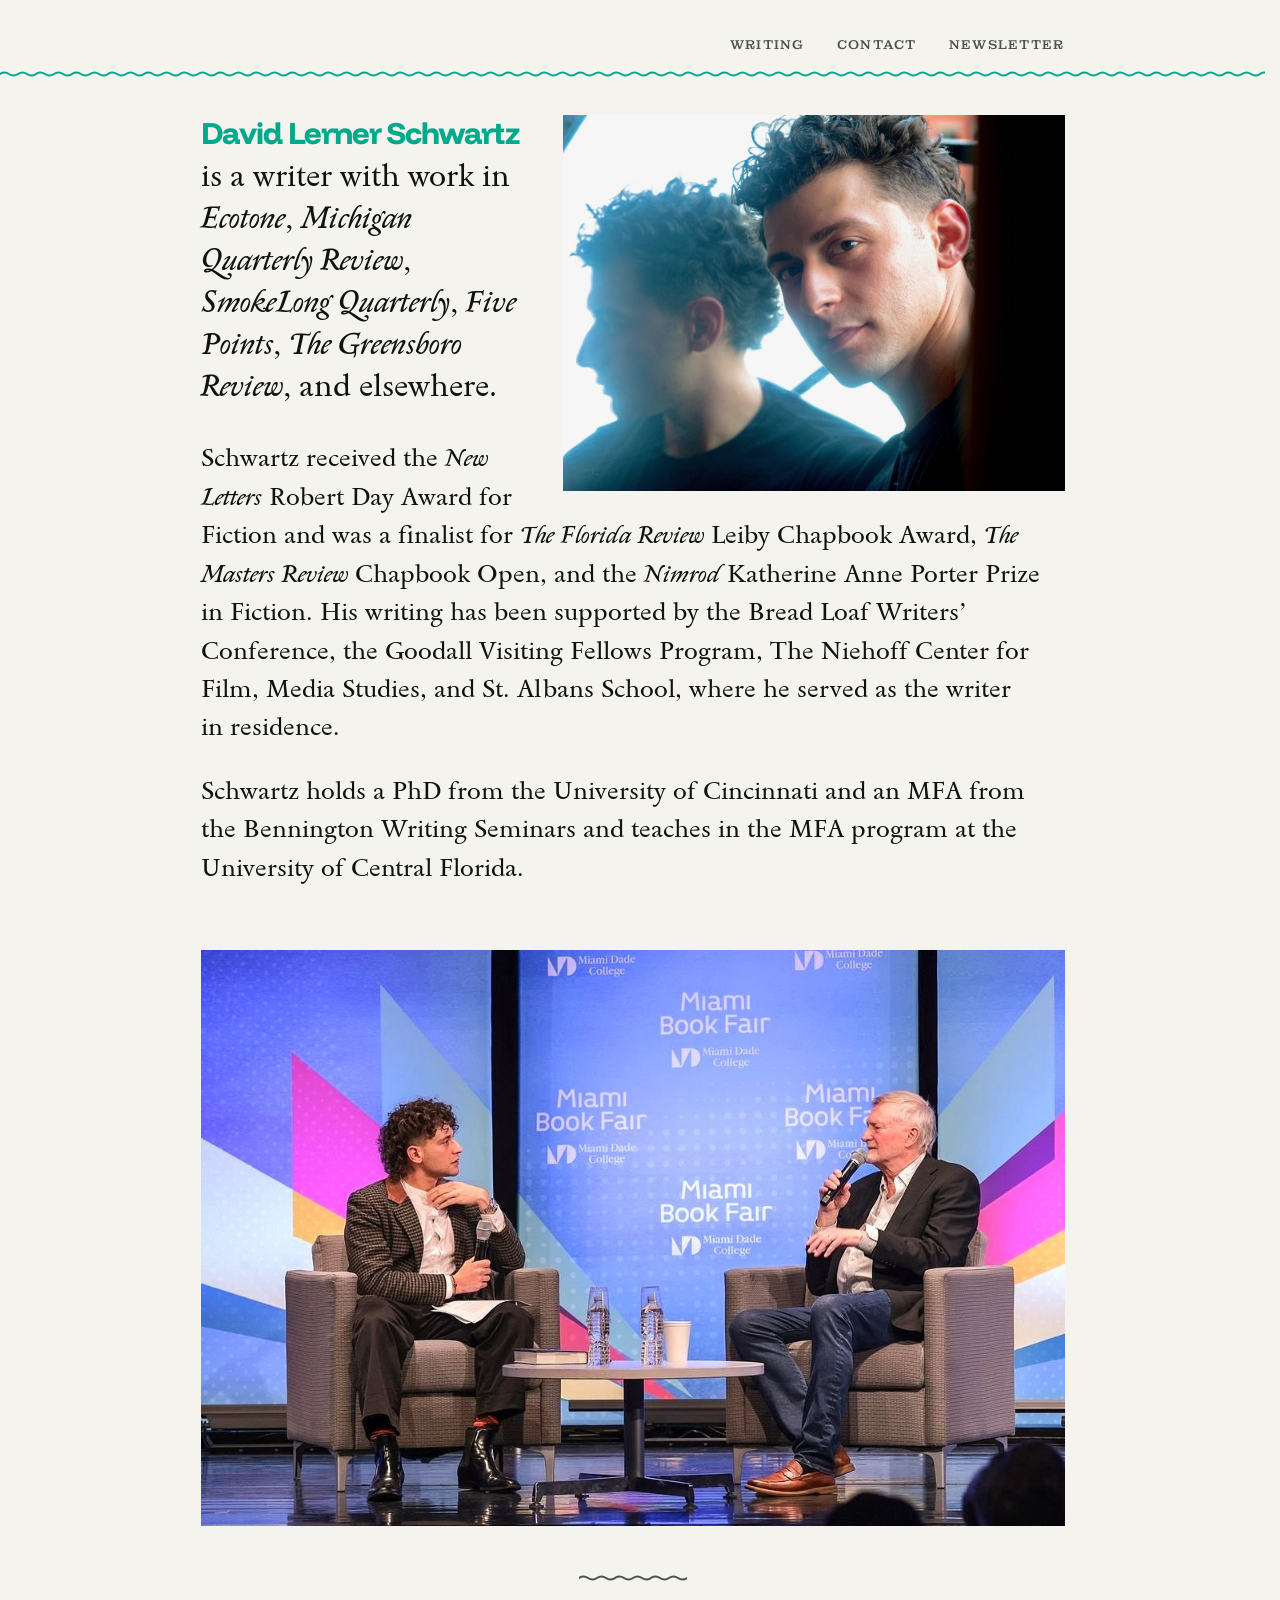
==== index.html @ 19e59e38 "Some little changes" ====
<!doctype html>
<html lang="en">
<head>
<meta charset="utf-8">
<meta name="viewport" content="width=device-width, initial-scale=1">
<title>David Lerner Schwartz</title>
<meta name="description" content="David Lerner Schwartz is a writer with work in Ecotone, Michigan Quarterly Review, SmokeLong Quarterly, Five Points, The Greensboro Review, and elsewhere. He teaches in the MFA program at the University of Central Florida.">
<link rel="canonical" href="https://www.davidlernerschwartz.com/">

<meta property="og:type" content="website">
<meta property="og:title" content="David Lerner Schwartz">
<meta property="og:description" content="Writer. Work in Ecotone, Michigan Quarterly Review, Five Points, The Greensboro Review, and elsewhere.">
<meta property="og:image" content="https://www.davidlernerschwartz.com/images/DSC_7343.jpeg">
<meta name="twitter:card" content="summary_large_image">

<link rel="icon" href="favicon.svg" type="image/svg+xml">
<link rel="preconnect" href="https://fonts.googleapis.com">
<link rel="preconnect" href="https://fonts.gstatic.com" crossorigin>
<link href="https://fonts.googleapis.com/css2?family=Funnel+Display:wght@300..800&family=IBM+Plex+Mono:ital,wght@0,400;0,500;0,600;0,700;1,400&family=Montagu+Slab:opsz,wght@16..144,300..700&family=Sedan:ital@0;1&display=swap" rel="stylesheet">
<link rel="stylesheet" href="style.css">
</head>
<body>

<header class="masthead">
  <div class="wrap masthead__inner masthead__inner--ghost">
    <nav class="nav" aria-label="Primary">
      <a href="writing.html">Writing</a>
      <a href="contact.html">Contact</a>
      <a href="https://schwartzstories.substack.com/" target="_blank" rel="noopener">Newsletter</a>
    </nav>
  </div>
</header>

<main class="wrap">

  <div class="bio">
    <figure class="bio__portrait">
      <img src="images/DSC_7343.jpeg" alt="Portrait of David Lerner Schwartz, lit from a window, with his reflection beside him." width="2500" height="1740">
    </figure>

    <p class="bio__lede"><span class="logotype">David Lerner Schwartz</span> is a writer with work in <em>Ecotone</em>, <em>Michigan Quarterly Review</em>, <em>SmokeLong Quarterly</em>, <em>Five Points</em>, <em>The Greensboro Review</em>, and elsewhere.</p>

    <p>Schwartz received the <em>New Letters</em> Robert Day Award for Fiction and was a finalist for <em>The Florida Review</em> Leiby Chapbook Award, <em>The Masters Review</em> Chapbook Open, and the <em>Nimrod</em> Katherine Anne Porter Prize in Fiction. His writing has been supported by the Bread Loaf Writers&rsquo; Conference, the Goodall Visiting Fellows Program, The Niehoff Center for Film, Media Studies, and St. Albans School, where he served as the writer in residence.</p>

    <p>Schwartz holds a PhD from the University of Cincinnati and an MFA from the Bennington Writing Seminars and teaches in the MFA program at the University of Central Florida.</p>
  </div>

  <figure class="stage">
    <img src="images/IMG_1936.jpg" alt="David Lerner Schwartz on stage at the Miami Book Fair." width="1080" height="720" loading="lazy">
  </figure>


</main>

<a class="end" href="writing.html" aria-label="Go to the writing page"></a>

</body>
</html>
---- style.css ----
/* ==========================================================================
   David Lerner Schwartz
   Funnel Display (logotype) · Montagu Slab (nav, subheadings)
   Sedan (body) · IBM Plex Mono (venues, section index)
   ========================================================================== */

:root {
  --paper:   #F4F3ED;   /* bone with a green cast, not cream */
  --raise:   #EDEBE2;
  --card:    #FFFFFF;
  --ink:     #0F1310;   /* near-black, green bias */
  --soft:    #4B5049;
  --faint:   #8B8F86;
  --rule:    #DCDACE;
  --teal:    #00A88C;   /* the stroke */
  --pop:     #FF5C39;   /* persimmon: hover and current-page */
  --mark:    rgba(255, 214, 92, .45);   /* soft yellow: text selection */

  /* the teal stroke: a drawn wave, not a ruled line */
  --wave: url("data:image/svg+xml,%3Csvg xmlns='http://www.w3.org/2000/svg' width='36' height='8' viewBox='0 0 36 8'%3E%3Cpath d='M0 4 q 4.5 -3 9 0 t 9 0 t 9 0 t 9 0' fill='none' stroke='%2300A88C' stroke-width='2.1' stroke-linecap='round'/%3E%3C/svg%3E");

  --wave-soft: url("data:image/svg+xml,%3Csvg xmlns='http://www.w3.org/2000/svg' width='36' height='8' viewBox='0 0 36 8'%3E%3Cpath d='M0 4 q 4.5 -3 9 0 t 9 0 t 9 0 t 9 0' fill='none' stroke='%234B5049' stroke-width='2.1' stroke-linecap='round'/%3E%3C/svg%3E");

  --serif:  "Sedan", Georgia, serif;                  /* body */
  --disp:   "Montagu Slab", Georgia, serif;           /* nav, subheadings */
  --logo:   "Funnel Display", ui-sans-serif, sans-serif;
  --mono:   "IBM Plex Mono", ui-monospace, Menlo, monospace;

  --logo-size: 1.56rem;
  --logo-lh: 1.1;

  --gutter: clamp(1.25rem, 5vw, 4rem);
  --col: 62rem;
}

@media (prefers-color-scheme: dark) {
  :root {
    --paper: #0F1210;
    --raise: #171B18;
    --card:  #1A1E1B;
    --ink:   #EFEEE5;
    --soft:  #B2B5AC;
    --faint: #7C8078;
    --rule:  #2C312D;
    --teal:  #2FE0BE;
    --pop:   #FF7A55;
    --mark:  rgba(255, 214, 92, .3);
    --wave: url("data:image/svg+xml,%3Csvg xmlns='http://www.w3.org/2000/svg' width='36' height='8' viewBox='0 0 36 8'%3E%3Cpath d='M0 4 q 4.5 -3 9 0 t 9 0 t 9 0 t 9 0' fill='none' stroke='%232FE0BE' stroke-width='2.1' stroke-linecap='round'/%3E%3C/svg%3E");
    --wave-soft: url("data:image/svg+xml,%3Csvg xmlns='http://www.w3.org/2000/svg' width='36' height='8' viewBox='0 0 36 8'%3E%3Cpath d='M0 4 q 4.5 -3 9 0 t 9 0 t 9 0 t 9 0' fill='none' stroke='%23B2B5AC' stroke-width='2.1' stroke-linecap='round'/%3E%3C/svg%3E");
  }
}

*, *::before, *::after { box-sizing: border-box; }

html {
  /* reserve the scrollbar on every page, or short pages sit 15px wider than
     long ones and the layout jumps between them. scrollbar-gutter covers
     modern browsers; overflow-y catches the rest and classic scrollbars. */
  scrollbar-gutter: stable;
  overflow-y: scroll;
  -webkit-text-size-adjust: 100%;
  scroll-behavior: smooth;
  scroll-padding-top: 6rem;
}

body {
  margin: 0;
  background: var(--paper);
  color: var(--ink);
  font-family: var(--serif);
  font-optical-sizing: auto;
  font-size: clamp(1.24rem, 1.12rem + .55vw, 1.56rem);
  line-height: 1.54;
  font-kerning: normal;
  font-variant-ligatures: common-ligatures contextual
                          no-discretionary-ligatures no-historical-ligatures;
  -webkit-font-smoothing: antialiased;
}

img { max-width: 100%; display: block; }
em, i { font-style: italic; }
::selection { background: var(--mark); }
:focus-visible { outline: 2px solid var(--pop); outline-offset: 3px; }

.wrap {
  max-width: var(--col);
  margin: 0 auto;
  padding-inline: var(--gutter);
}

/* the stroke, reusable */
.stroke {
  background-image: var(--wave);
  background-repeat: repeat-x;
  background-position: 0 100%;
  background-size: 36px 8px;
}

/* --------------------------------------------------------- masthead ----- */

.masthead {
  background: var(--paper);
  background-image: var(--wave);
  background-repeat: repeat-x;
  background-position: 0 100%;
  background-size: 36px 8px;
}

/* the home page wears its name in the first sentence instead of up here,
   so hold the logotype's line and the bar matches every other page */
.masthead__inner--ghost::before {
  content: "\00a0";          /* a space in the logotype's own metrics, so it
                                 sits on the same baseline the real one would */
  font-family: var(--logo);
  font-weight: 800;
  font-size: var(--logo-size);
  line-height: var(--logo-lh);
  width: 0;
  overflow: hidden;
}

.masthead__inner {
  display: flex;
  align-items: baseline;
  justify-content: space-between;
  gap: 1.5rem;
  padding-block: 1.6rem 1.5rem;
}

.monogram {
  font-family: var(--logo);
  font-weight: 800;
  font-size: var(--logo-size);
  line-height: var(--logo-lh);
  letter-spacing: -.035em;
  color: var(--teal);
  text-decoration: none;
  white-space: nowrap;
}



.nav {
  display: flex;
  align-items: baseline;
  margin-left: auto;
  gap: clamp(1rem, 3vw, 2rem);
  font-family: var(--disp);
  font-size: .8rem;
  font-weight: 500;
  letter-spacing: .1em;
  text-transform: uppercase;
}

.nav a { color: var(--soft); text-decoration: none; transition: color .2s; }
.nav a:hover { color: var(--teal); font-weight: 620; }

.nav a[aria-current="page"] { color: var(--pop); font-weight: 620; }


/* --------------------------------------------------------- links -------- */

a { color: inherit; }

.lnk {
  color: inherit;
  text-decoration: underline;
  text-decoration-color: var(--rule);
  text-decoration-thickness: 1px;
  text-underline-offset: .18em;
  transition: text-decoration-color .2s, color .2s;
}

.lnk:visited { color: var(--soft); }

.lnk:hover,
.lnk:focus-visible { color: var(--pop); }

/* --------------------------------------------------------- about -------- */

.bio { padding-block: clamp(1.4rem, 3vw, 2.1rem) clamp(2.5rem, 6vw, 4rem); }
.bio p { margin: 0 0 1em; text-wrap: pretty; }
.bio p:last-child { margin-bottom: 0; }
.bio::after { content: ""; display: block; clear: both; }

.logotype {
  font-family: var(--logo);
  font-weight: 800;
  letter-spacing: -.035em;
  color: var(--teal);
}

.bio__lede {
  font-size: 1.24em;
  line-height: 1.36;
}

/* portrait, with the teal stroke offset behind it */
.bio__portrait {
  float: right;
  width: 58%;
  margin: .2rem 0 1.5rem 2.5rem;
}

.bio__portrait img {
  width: 100%;
  height: auto;   /* neutralise the img height attribute so aspect-ratio wins */
  aspect-ratio: 4 / 3;
  object-fit: cover;
  object-position: 56% 30%;
}

.stage { margin: 0; padding-bottom: clamp(1.5rem, 4vw, 2.25rem); }
.stage img { width: 100%; height: auto; }

/* --------------------------------------------------------- writing ------ */

.subnav {
  position: sticky;
  top: 0;
  z-index: 10;
  background: var(--paper);
}

.subnav__inner {
  display: flex;
  flex-wrap: wrap;
  justify-content: center;
  align-items: baseline;
  gap: .3rem .55rem;
  padding-block: 1.1rem;
  font-family: var(--mono);
  font-size: clamp(.68rem, .63rem + .16vw, .78rem);
  font-weight: 500;
  letter-spacing: .14em;
  text-transform: uppercase;
  position: relative;
}

/* the rule starts where the section headings start and insets evenly */
.subnav__inner::after {
  content: "";
  position: absolute;
  left: var(--gutter);
  right: var(--gutter);
  bottom: 0;
  height: 1px;
  background: var(--rule);
}

.subnav__break { display: none; }

.subnav a { color: var(--soft); text-decoration: none; transition: color .2s; }
.subnav a:hover { color: var(--teal); }
.subnav a[aria-current="true"] { color: var(--teal); font-weight: 700; }
.subnav a.is-pinned { color: var(--pop); }

.subnav a:not(:last-child)::after {
  content: "/";
  color: var(--faint);
  margin-left: .55rem;
  font-weight: 400;
}

.group { padding-block: 1rem .8rem; }
.group:first-of-type { padding-top: clamp(1.1rem, 2.2vw, 1.6rem); }
.group:last-of-type { padding-bottom: clamp(3rem, 8vw, 5rem); }

.group__title {
  font-family: var(--disp);
  font-weight: 550;
  font-size: 1.3rem;
  line-height: 1.15;
  letter-spacing: .09em;
  text-transform: uppercase;
  color: var(--teal);
  margin: 0 0 .55rem;
}

.entries { list-style: none; margin: 0; padding: 0; }

/* wide enough for a margin: titles line up with the subheading and the emoji
   hangs outside the column, in the negative space */
@media (min-width: 58rem) {
  .entries { margin-left: -2.45rem; }
}

.entry {
  display: grid;
  grid-template-columns: 1.9rem 1fr;
  gap: 0 .55rem;
  align-items: baseline;
  padding-block: .48rem;
  font-size: 1.34rem;
  line-height: 1.42;
}

/* the emoji is a reward for looking, not a permanent bullet */
.entry__mark {
  font-size: .88em;
  line-height: 1.3;
  opacity: 0;
  transform: translateX(-.2rem);
  transition: opacity .22s ease, transform .28s cubic-bezier(.2, .9, .3, 1.4);
}

.entry:hover .entry__mark,
.entry:focus-within .entry__mark { opacity: 1; transform: none; }

/* the opening quote hangs so the titles line up on the letter, not the mark */
.entry__title { text-wrap: pretty; text-indent: -.34em; }
.entry--noquote .entry__title { text-indent: 0; }

.entry__venue {
  font-family: var(--mono);
  font-style: italic;
  font-size: .76em;
  letter-spacing: -.02em;
  color: var(--faint);
  white-space: nowrap;
  margin-left: .1em;
}

.entry__with {
  font-family: var(--mono);
  font-size: .74em;
  letter-spacing: -.02em;
  color: var(--soft);
  white-space: nowrap;
}

.entry__with::before { content: "/\00a0"; color: var(--faint); }

.entry__note {
  grid-column: 2 / -1;
  margin: .5rem 0 .3rem;
  font-family: var(--mono);
  font-style: italic;
  font-size: .8em;
  line-height: 1.6;
  color: var(--soft);
  text-wrap: pretty;
}



/* a small wave, centred and quiet, marks the end of the page */
.end {
  display: block;
  box-sizing: content-box;
  width: 108px;
  height: 8px;
  padding-block: .75rem;
  margin: 0 auto clamp(2rem, 5vw, 3.25rem);
  background: var(--wave-soft) repeat-x 0 0 / 36px 8px;
  background-origin: content-box;
  background-clip: content-box;
  transition: background-image .25s;
}

/* on the writing page it doubles as the way home */
a.end:hover,
a.end:focus-visible { background-image: var(--wave); }

/* --------------------------------------------------------- contact ------ */

.contact { padding-block: clamp(1.4rem, 3vw, 2.1rem) clamp(2rem, 5vw, 3rem); }


.contact__title { text-align: center; }

.form { max-width: 34rem; margin-inline: auto; }

.field { margin: 0 0 1.5rem; }
.field--hidden { position: absolute; left: -9999px; }

.field__label {
  display: block;
  margin-bottom: .35rem;
  font-family: var(--mono);
  font-size: .68rem;
  font-weight: 600;
  letter-spacing: .14em;
  text-transform: uppercase;
  color: var(--faint);
}

.field__req {
  font-family: var(--mono);
  font-style: italic;
  font-size: .95em;
  font-weight: 400;
  letter-spacing: .02em;
  text-transform: none;
  color: var(--faint);
  margin-left: .6em;
}

.field__input {
  display: block;
  width: 100%;
  padding: .6rem .75rem;
  font-family: var(--serif);
  font-size: 1em;
  line-height: 1.5;
  color: var(--ink);
  background: var(--card);
  border: 1px solid var(--rule);
  border-radius: 0;
  transition: border-color .2s;
}

.field__input--area { resize: vertical; min-height: 7rem; }

.field__input:focus {
  outline: 0;
  border-color: var(--teal);
}

/* The Formspree script hides these until it has something to say, then adds
   [data-fs-active]. It injects its own stylesheet at runtime — which therefore
   outranks this file at equal specificity — so these selectors carry an extra
   attribute to win, and reset the red/green defaults it ships with. */
.form__note[data-fs-success][data-fs-active],
.form__note[data-fs-error][data-fs-active] {
  display: block;
  max-width: 34rem;
  margin: 0 0 1.5rem;
  padding: .85rem 1rem;
  border: 0;
  border-left: 3px solid currentColor;
  border-radius: 0;
  font-family: var(--mono);
  font-size: .78rem;
  line-height: 1.55;
}

.form__note[data-fs-success][data-fs-active] {
  color: var(--teal);
  background: color-mix(in srgb, var(--teal) 12%, transparent);
}

.form__note[data-fs-error][data-fs-active] {
  color: var(--pop);
  background: color-mix(in srgb, var(--pop) 12%, transparent);
}

.form .field__error[data-fs-error][data-fs-active] {
  display: block;
  margin: .35rem 0 0;
  padding: 0;
  border: 0;
  background: none;
  font-family: var(--mono);
  font-size: .68rem;
  letter-spacing: .04em;
  line-height: 1.4;
  color: var(--pop);
}

.field__input[data-fs-field][aria-invalid="true"] { border-color: var(--pop); }

.btn {
  font-family: var(--disp);
  font-size: .8rem;
  font-weight: 500;
  letter-spacing: .1em;
  text-transform: uppercase;
  color: var(--paper);
  background: var(--teal);
  border: 1px solid var(--teal);
  padding: .7rem 1.6rem;
  cursor: pointer;
  transition: background .2s, border-color .2s, color .2s;
}

.btn:hover,
.btn:focus-visible { background: var(--pop); border-color: var(--pop); }

.btn[disabled] { opacity: .5; cursor: default; }

/* --------------------------------------------------------- responsive --- */

@media (max-width: 46rem) {
  html { scroll-padding-top: 9rem; }

  /* on a phone the opening sentence leads, then the photograph, then the rest */
  .bio { display: flex; flex-direction: column; }
  .bio > * { order: 3; }
  .bio__lede { order: 1; }
  .bio__portrait { order: 2; }
  .bio::after { display: none; }

  .bio__portrait { float: none; width: 100%; margin: 0 0 1.6rem; }
  .bio__portrait img { aspect-ratio: 3 / 2; }

  .entry { grid-template-columns: 1.7rem 1fr; }

  /* inline venues rag badly on narrow screens — give them their own line */
  .entry__venue { display: block; white-space: normal; margin-top: .05rem; }
  .entry__with { display: block; white-space: normal; }
  .entry__with::before { content: none; }

  /* mono is wide — ease the notes back so they do not sprawl on a phone */
  .entry__note { font-size: .72em; }


  /* the six sections stay on a single line; a very narrow screen can swipe it */
  .subnav__inner {
    flex-wrap: wrap;
    justify-content: center;
    font-size: .82rem;
    letter-spacing: .06em;
    gap: .1rem .5rem;
    padding-block: .85rem;
  }
  .subnav a { white-space: nowrap; padding-block: .2rem; }
  .subnav a:not(:last-child)::after { margin-left: .5rem; }

  /* break after Interviews so six sections sit on two readable lines */
  .subnav__break { display: block; flex-basis: 100%; height: 0; }
  .subnav a:nth-of-type(3)::after { content: none; }

  .masthead__inner {
    flex-direction: column;
    align-items: center;
    text-align: center;
    gap: .5rem;
  }
  .nav { margin-left: 0; flex-wrap: wrap; justify-content: center; }


}

/* no hover on a touch screen, so the marks simply show */
@media (hover: none) {
  .entry__mark { opacity: 1; transform: none; }
}

@media (prefers-reduced-motion: reduce) {
  html { scroll-behavior: auto; }
  * { transition-duration: .01ms !important; }
}
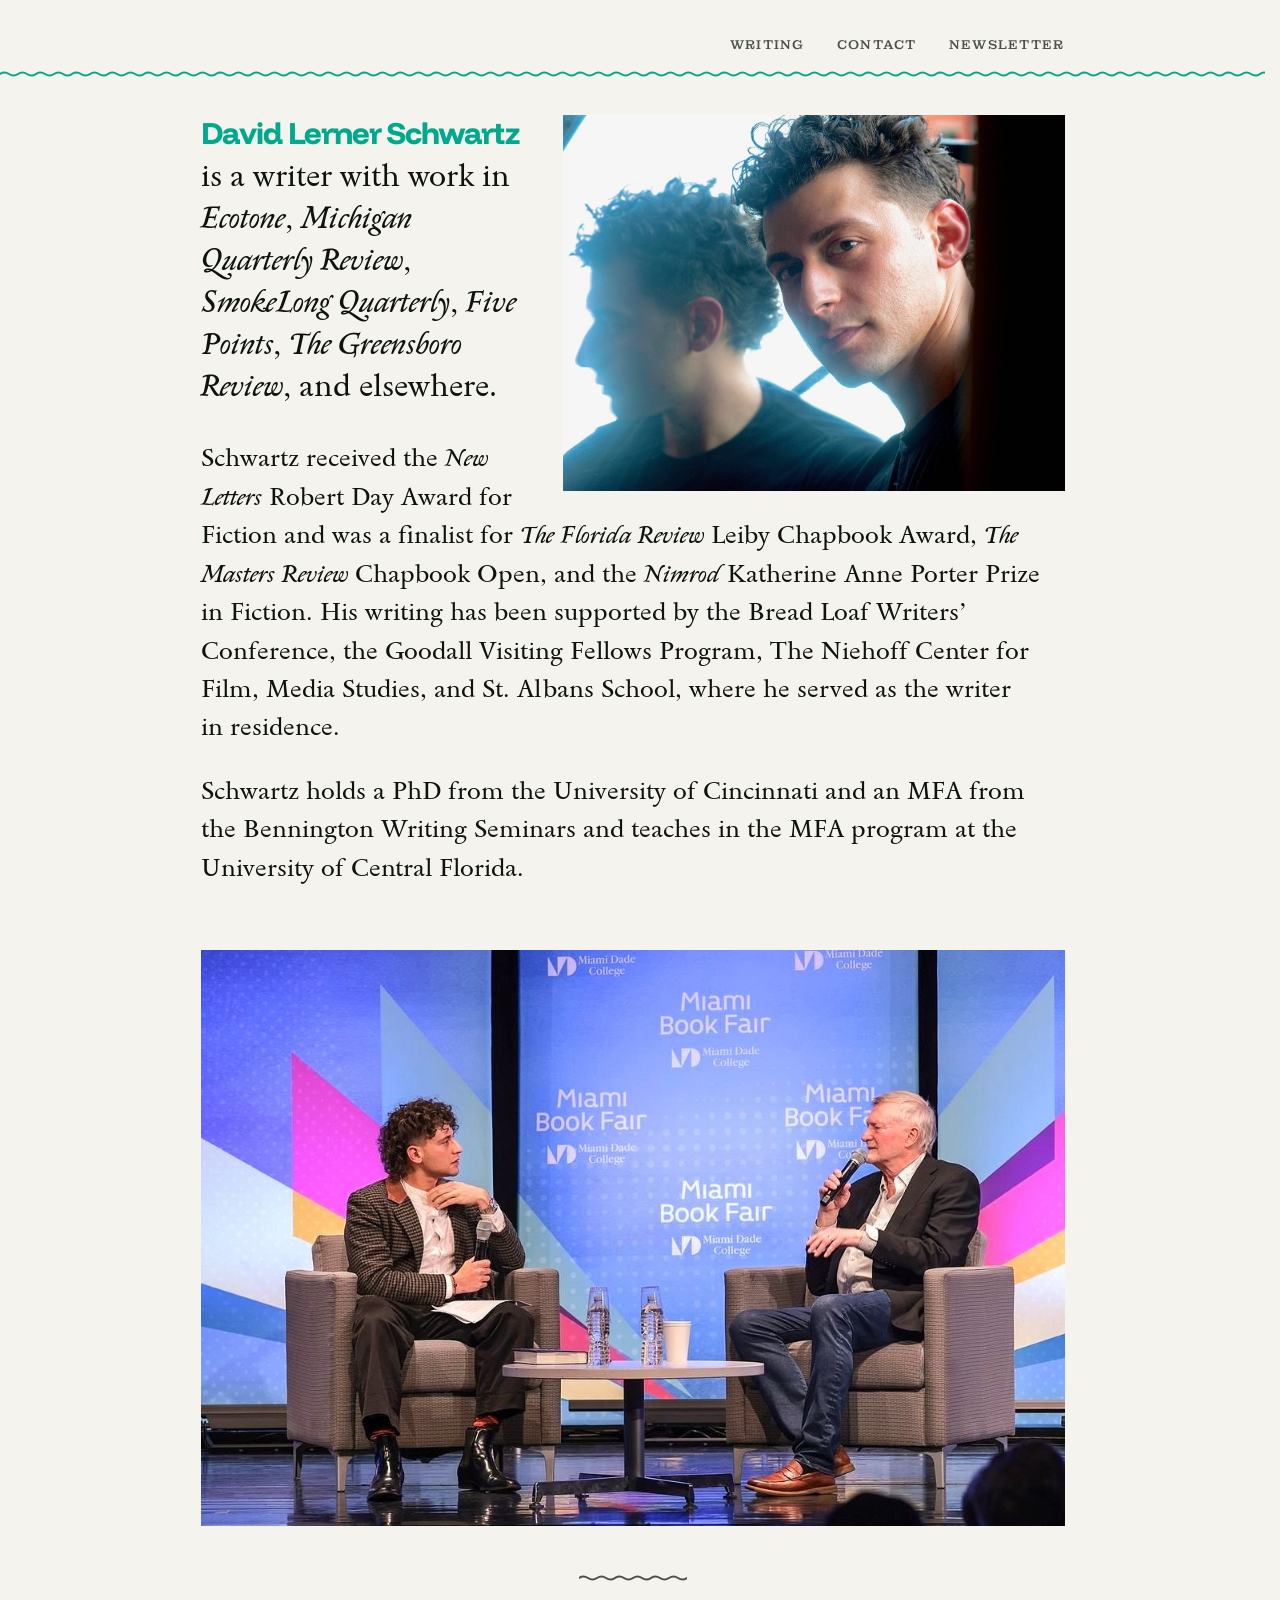
==== commit 60d3ac8a: "Add cropped social card images; compress portrait; wire images into OG and schema" ====
--- a/index.html
+++ b/index.html
@@ -4,20 +4,114 @@
 <meta charset="utf-8">
 <meta name="viewport" content="width=device-width, initial-scale=1">
 <title>David Lerner Schwartz</title>
-<meta name="description" content="David Lerner Schwartz is a writer with work in Ecotone, Michigan Quarterly Review, SmokeLong Quarterly, Five Points, The Greensboro Review, and elsewhere. He teaches in the MFA program at the University of Central Florida.">
+<meta name="description" content="David Lerner Schwartz, winner of the Robert Day Award in Fiction from New Letters, is a writer and professor with work in Ecotone, Michigan Quarterly Review, The Masters Review, and more.">
 <link rel="canonical" href="https://www.davidlernerschwartz.com/">
 
 <meta property="og:type" content="website">
+<meta property="og:url" content="https://www.davidlernerschwartz.com/">
 <meta property="og:title" content="David Lerner Schwartz">
 <meta property="og:description" content="Writer. Work in Ecotone, Michigan Quarterly Review, Five Points, The Greensboro Review, and elsewhere.">
-<meta property="og:image" content="https://www.davidlernerschwartz.com/images/DSC_7343.jpeg">
+<meta property="og:image" content="https://www.davidlernerschwartz.com/images/card-portrait.jpg">
+<meta property="og:image:width" content="1200">
+<meta property="og:image:height" content="629">
+<meta property="og:image:alt" content="Portrait of David Lerner Schwartz, lit from a window, with his reflection beside him.">
+<meta property="og:image" content="https://www.davidlernerschwartz.com/images/card-stage.jpg">
+<meta property="og:image:width" content="1200">
+<meta property="og:image:height" content="630">
+<meta property="og:image:alt" content="David Lerner Schwartz on stage in conversation at the Miami Book Fair.">
+<meta name="twitter:image" content="https://www.davidlernerschwartz.com/images/card-portrait.jpg">
+<meta name="twitter:image:alt" content="Portrait of David Lerner Schwartz, lit from a window, with his reflection beside him.">
 <meta name="twitter:card" content="summary_large_image">
+<meta property="og:site_name" content="David Lerner Schwartz">
 
 <link rel="icon" href="favicon.svg" type="image/svg+xml">
 <link rel="preconnect" href="https://fonts.googleapis.com">
 <link rel="preconnect" href="https://fonts.gstatic.com" crossorigin>
-<link href="https://fonts.googleapis.com/css2?family=Funnel+Display:wght@300..800&family=IBM+Plex+Mono:ital,wght@0,400;0,500;0,600;0,700;1,400&family=Montagu+Slab:opsz,wght@16..144,300..700&family=Sedan:ital@0;1&display=swap" rel="stylesheet">
+<link href="https://fonts.googleapis.com/css2?family=Funnel+Display:wght@300..800&family=IBM+Plex+Mono:ital,wght@0,400;0,500;0,600;0,700;1,400;1,500&family=Montagu+Slab:opsz,wght@16..144,300..700&family=Sedan:ital@0;1&display=swap" rel="stylesheet">
 <link rel="stylesheet" href="style.css">
+<script type="application/ld+json">
+{
+  "@context": "https://schema.org",
+  "@type": "ProfilePage",
+  "url": "https://www.davidlernerschwartz.com/",
+  "mainEntity": {
+    "@type": "Person",
+    "@id": "https://www.davidlernerschwartz.com/#person",
+    "name": "David Lerner Schwartz",
+    "url": "https://www.davidlernerschwartz.com/",
+    "image": [
+      {
+        "@type": "ImageObject",
+        "@id": "https://www.davidlernerschwartz.com/#portrait",
+        "contentUrl": "https://www.davidlernerschwartz.com/images/DSC_7343.jpeg",
+        "url": "https://www.davidlernerschwartz.com/images/DSC_7343.jpeg",
+        "width": 1600,
+        "height": 1113,
+        "caption": "Portrait of David Lerner Schwartz.",
+        "representativeOfPage": true
+      },
+      {
+        "@type": "ImageObject",
+        "@id": "https://www.davidlernerschwartz.com/#stage",
+        "contentUrl": "https://www.davidlernerschwartz.com/images/IMG_1936.jpg",
+        "url": "https://www.davidlernerschwartz.com/images/IMG_1936.jpg",
+        "width": 1080,
+        "height": 720,
+        "caption": "David Lerner Schwartz on stage at the Miami Book Fair."
+      }
+    ],
+    "description": "David Lerner Schwartz, winner of the Robert Day Award in Fiction from New Letters, is a writer and professor with work in Ecotone, Michigan Quarterly Review, The Masters Review, and more.",
+    "jobTitle": "Assistant Professor",
+    "worksFor": {
+      "@type": "CollegeOrUniversity",
+      "name": "University of Central Florida",
+      "url": "https://www.ucf.edu/"
+    },
+    "homeLocation": {
+      "@type": "Place",
+      "address": {
+        "@type": "PostalAddress",
+        "addressLocality": "Orlando",
+        "addressRegion": "FL",
+        "addressCountry": "US"
+      }
+    },
+    "alumniOf": [
+      {
+        "@type": "CollegeOrUniversity",
+        "name": "University of Cincinnati",
+        "url": "https://www.uc.edu/"
+      },
+      {
+        "@type": "CollegeOrUniversity",
+        "name": "Bennington College",
+        "url": "https://www.bennington.edu/"
+      }
+    ],
+    "award": "Robert Day Award for Fiction, New Letters",
+    "knowsAbout": [
+      "Fiction",
+      "Short stories",
+      "Creative writing",
+      "Literary criticism",
+      "Narrative medicine"
+    ],
+    "sameAs": [
+      "https://cah.ucf.edu/person/david-schwartz/",
+      "https://www.linkedin.com/in/davidlernerschwartz",
+      "https://www.imdb.com/name/nm12665336/",
+      "https://ecotonemagazine.org/ecotone-authors/david-lerner-schwartz/",
+      "https://mastersreview.com/men-who-become-verbs-by-david-lerner-schwartz/",
+      "https://schwartzstories.substack.com/",
+      "https://open.spotify.com/artist/6ADhe0TN4f8QkRiYXP75dl",
+      "https://open.spotify.com/artist/06ADuXjxTTqFSTkCR84Y1t"
+    ]
+  },
+  "primaryImageOfPage": {
+    "@id": "https://www.davidlernerschwartz.com/#portrait"
+  }
+}
+</script>
 </head>
 <body>
 
@@ -33,9 +127,11 @@
 
 <main class="wrap">
 
+  <h1 class="sr-only">David Lerner Schwartz &mdash; writer</h1>
+
   <div class="bio">
     <figure class="bio__portrait">
-      <img src="images/DSC_7343.jpeg" alt="Portrait of David Lerner Schwartz, lit from a window, with his reflection beside him." width="2500" height="1740">
+      <img src="images/DSC_7343.jpeg" alt="Portrait of David Lerner Schwartz, lit from a window, with his reflection beside him." width="1600" height="1113">
     </figure>
 
     <p class="bio__lede"><span class="logotype">David Lerner Schwartz</span> is a writer with work in <em>Ecotone</em>, <em>Michigan Quarterly Review</em>, <em>SmokeLong Quarterly</em>, <em>Five Points</em>, <em>The Greensboro Review</em>, and elsewhere.</p>
--- a/style.css
+++ b/style.css
@@ -8,6 +8,8 @@
   --paper:   #F4F3ED;   /* bone with a green cast, not cream */
   --raise:   #EDEBE2;
   --card:    #FFFFFF;
+  --venue:   #8A8474;   /* publication line */
+  --note:    #4B5049;   /* the extra line under an entry */
   --ink:     #0F1310;   /* near-black, green bias */
   --soft:    #4B5049;
   --faint:   #8B8F86;
@@ -38,6 +40,9 @@
     --paper: #0F1210;
     --raise: #171B18;
     --card:  #1A1E1B;
+    /* dark needs the three levels pulled further apart or they go muddy */
+    --venue: #C3BCA9;
+    --note:  #8F8A7C;
     --ink:   #EFEEE5;
     --soft:  #B2B5AC;
     --faint: #7C8078;
@@ -82,6 +87,20 @@
 ::selection { background: var(--mark); }
 :focus-visible { outline: 2px solid var(--pop); outline-offset: 3px; }
 
+/* present in the document and to screen readers, not shown on screen */
+.sr-only {
+  position: absolute;
+  width: 1px;
+  height: 1px;
+  margin: -1px;
+  padding: 0;
+  overflow: hidden;
+  clip: rect(0 0 0 0);
+  clip-path: inset(50%);
+  white-space: nowrap;
+  border: 0;
+}
+
 .wrap {
   max-width: var(--col);
   margin: 0 auto;
@@ -268,7 +287,7 @@
 
 .group__title {
   font-family: var(--disp);
-  font-weight: 550;
+  font-weight: 580;
   font-size: 1.3rem;
   line-height: 1.15;
   letter-spacing: .09em;
@@ -314,9 +333,10 @@
 .entry__venue {
   font-family: var(--mono);
   font-style: italic;
+  font-weight: 500;
   font-size: .76em;
   letter-spacing: -.02em;
-  color: var(--faint);
+  color: var(--venue);
   white-space: nowrap;
   margin-left: .1em;
 }
@@ -338,7 +358,7 @@
   font-style: italic;
   font-size: .8em;
   line-height: 1.6;
-  color: var(--soft);
+  color: var(--note);
   text-wrap: pretty;
 }
 
@@ -497,7 +517,14 @@
   .entry { grid-template-columns: 1.7rem 1fr; }
 
   /* inline venues rag badly on narrow screens — give them their own line */
-  .entry__venue { display: block; white-space: normal; margin-top: .05rem; }
+  /* on its own line it is a block, so drop the title's hanging-quote indent
+     and the inline nudge — otherwise it sits left of everything else */
+  .entry__venue {
+    display: block;
+    white-space: normal;
+    margin: .1rem 0 0;
+    text-indent: 0;
+  }
   .entry__with { display: block; white-space: normal; }
   .entry__with::before { content: none; }
 
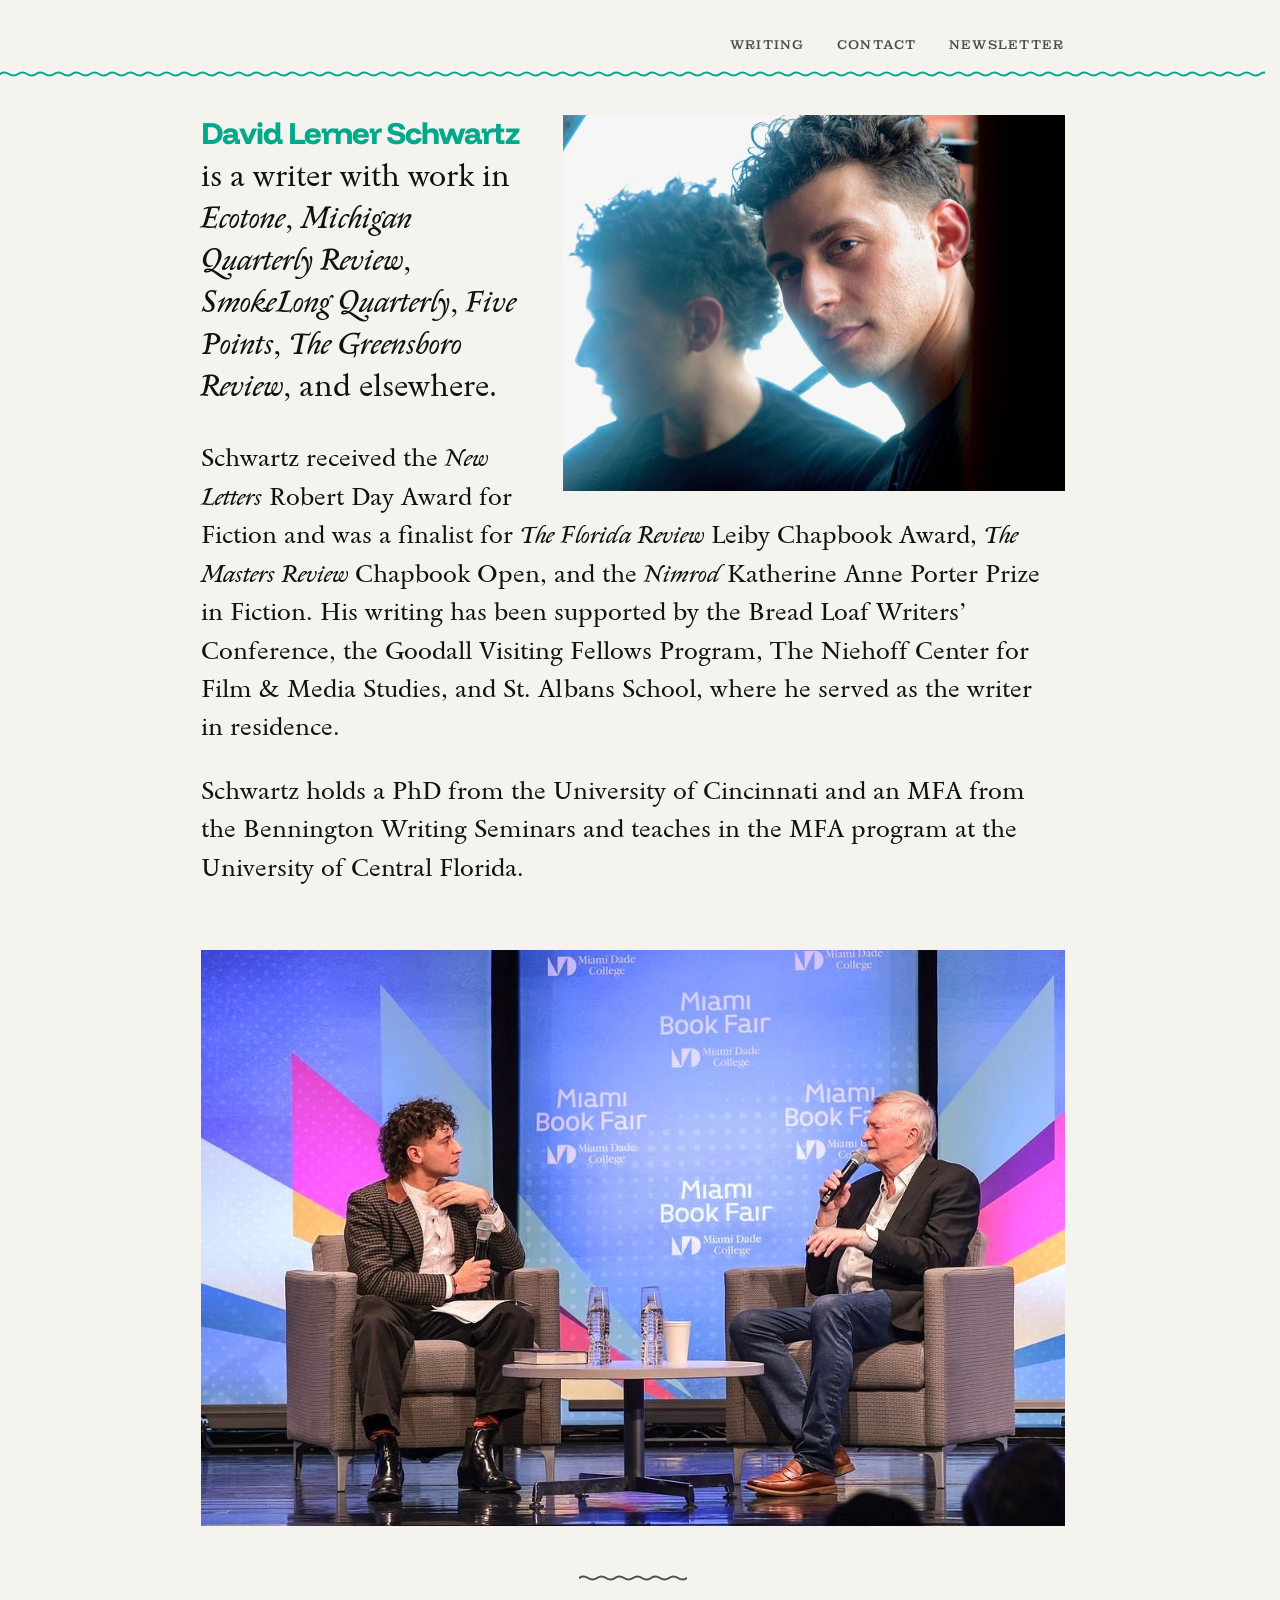
==== commit 8816a46a: "Bio: Niehoff Center for Film & Media Studies Co-Authored-By: Claude Opus 5.5 <noreply@anthropic.com>" ====
--- a/index.html
+++ b/index.html
@@ -11,16 +11,16 @@
 <meta property="og:url" content="https://www.davidlernerschwartz.com/">
 <meta property="og:title" content="David Lerner Schwartz">
 <meta property="og:description" content="Writer. Work in Ecotone, Michigan Quarterly Review, Five Points, The Greensboro Review, and elsewhere.">
-<meta property="og:image" content="https://www.davidlernerschwartz.com/images/card-portrait.jpg">
+<meta property="og:image" content="https://www.davidlernerschwartz.com/images/card-desert.jpg">
 <meta property="og:image:width" content="1200">
 <meta property="og:image:height" content="629">
-<meta property="og:image:alt" content="Portrait of David Lerner Schwartz, lit from a window, with his reflection beside him.">
-<meta property="og:image" content="https://www.davidlernerschwartz.com/images/card-stage.jpg">
+<meta property="og:image:alt" content="David Lerner Schwartz in the desert, beside a palm trunk.">
+<meta property="og:image" content="https://www.davidlernerschwartz.com/images/card-cyanotype.jpg">
 <meta property="og:image:width" content="1200">
 <meta property="og:image:height" content="630">
-<meta property="og:image:alt" content="David Lerner Schwartz on stage in conversation at the Miami Book Fair.">
-<meta name="twitter:image" content="https://www.davidlernerschwartz.com/images/card-portrait.jpg">
-<meta name="twitter:image:alt" content="Portrait of David Lerner Schwartz, lit from a window, with his reflection beside him.">
+<meta property="og:image:alt" content="Cyanotype portrait of David Lerner Schwartz.">
+<meta name="twitter:image" content="https://www.davidlernerschwartz.com/images/card-desert.jpg">
+<meta name="twitter:image:alt" content="David Lerner Schwartz in the desert, beside a palm trunk.">
 <meta name="twitter:card" content="summary_large_image">
 <meta property="og:site_name" content="David Lerner Schwartz">
 
@@ -100,12 +100,26 @@
       "https://cah.ucf.edu/person/david-schwartz/",
       "https://www.linkedin.com/in/davidlernerschwartz",
       "https://www.imdb.com/name/nm12665336/",
+      "https://miamibookfair.com/mbf-author/david-lerner-schwartz/",
       "https://ecotonemagazine.org/ecotone-authors/david-lerner-schwartz/",
       "https://mastersreview.com/men-who-become-verbs-by-david-lerner-schwartz/",
       "https://schwartzstories.substack.com/",
       "https://open.spotify.com/artist/6ADhe0TN4f8QkRiYXP75dl",
-      "https://open.spotify.com/artist/06ADuXjxTTqFSTkCR84Y1t"
-    ]
+      "https://open.spotify.com/artist/06ADuXjxTTqFSTkCR84Y1t",
+      "https://scholar.google.com/citations?user=LhuhJMAAAAAJ&hl=en",
+      "https://orcid.org/0009-0005-9309-2112"
+    ],
+    "identifier": {
+      "@type": "PropertyValue",
+      "propertyID": "ORCID",
+      "value": "https://orcid.org/0009-0005-9309-2112",
+      "url": "https://orcid.org/0009-0005-9309-2112"
+    },
+    "subjectOf": {
+      "@type": "CollectionPage",
+      "url": "https://www.davidlernerschwartz.com/writing",
+      "name": "Writing by David Lerner Schwartz"
+    }
   },
   "primaryImageOfPage": {
     "@id": "https://www.davidlernerschwartz.com/#portrait"
@@ -136,7 +150,7 @@
 
     <p class="bio__lede"><span class="logotype">David Lerner Schwartz</span> is a writer with work in <em>Ecotone</em>, <em>Michigan Quarterly Review</em>, <em>SmokeLong Quarterly</em>, <em>Five Points</em>, <em>The Greensboro Review</em>, and elsewhere.</p>
 
-    <p>Schwartz received the <em>New Letters</em> Robert Day Award for Fiction and was a finalist for <em>The Florida Review</em> Leiby Chapbook Award, <em>The Masters Review</em> Chapbook Open, and the <em>Nimrod</em> Katherine Anne Porter Prize in Fiction. His writing has been supported by the Bread Loaf Writers&rsquo; Conference, the Goodall Visiting Fellows Program, The Niehoff Center for Film, Media Studies, and St. Albans School, where he served as the writer in residence.</p>
+    <p>Schwartz received the <em>New Letters</em> Robert Day Award for Fiction and was a finalist for <em>The Florida Review</em> Leiby Chapbook Award, <em>The Masters Review</em> Chapbook Open, and the <em>Nimrod</em> Katherine Anne Porter Prize in Fiction. His writing has been supported by the Bread Loaf Writers&rsquo; Conference, the Goodall Visiting Fellows Program, The Niehoff Center for Film &amp; Media Studies, and St. Albans School, where he served as the writer in residence.</p>
 
     <p>Schwartz holds a PhD from the University of Cincinnati and an MFA from the Bennington Writing Seminars and teaches in the MFA program at the University of Central Florida.</p>
   </div>
--- a/style.css
+++ b/style.css
@@ -8,8 +8,10 @@
   --paper:   #F4F3ED;   /* bone with a green cast, not cream */
   --raise:   #EDEBE2;
   --card:    #FFFFFF;
-  --venue:   #8A8474;   /* publication line */
-  --note:    #4B5049;   /* the extra line under an entry */
+  --venue:   #7A7466;   /* venue, note, co-author credit — the quiet layer */
+  --state:   #999280;   /* a status tag: Forthcoming */
+  --sep:     #B5AEA0;   /* the slashes: subnav, and before a tag */
+  --chip:    #C7C1B2;   /* the tag's pill — the letters knock out of it in --paper */
   --ink:     #0F1310;   /* near-black, green bias */
   --soft:    #4B5049;
   --faint:   #8B8F86;
@@ -41,8 +43,11 @@
     --raise: #171B18;
     --card:  #1A1E1B;
     /* dark needs the three levels pulled further apart or they go muddy */
-    --venue: #C3BCA9;
-    --note:  #8F8A7C;
+    --venue: #B3AC98;
+    /* the tag and slashes go dimmer here, not brighter, to stay quieter */
+    --state: #8F8A7C;
+    --sep:   #565349;
+    --chip:  #C3BCA9;
     --ink:   #EFEEE5;
     --soft:  #B2B5AC;
     --faint: #7C8078;
@@ -115,6 +120,20 @@
   background-size: 36px 8px;
 }
 
+/* Safari paints ::selection across a block box, not just its glyphs, so text
+   boxes that are wider than their lines get highlighted edge to edge. Sizing
+   them to their content keeps the highlight on the words. max-width holds the
+   wrapping point, so nothing about the layout changes. */
+.bio p,
+.group__title,
+.entry__title,
+.entry__note,
+.extras li span {
+  width: fit-content;
+  max-width: 100%;
+}
+
+
 /* --------------------------------------------------------- masthead ----- */
 
 .masthead {
@@ -276,7 +295,7 @@
 
 .subnav a:not(:last-child)::after {
   content: "/";
-  color: var(--faint);
+  color: var(--sep);
   margin-left: .55rem;
   font-weight: 400;
 }
@@ -333,7 +352,7 @@
 .entry__venue {
   font-family: var(--mono);
   font-style: italic;
-  font-weight: 500;
+  font-weight: 400;
   font-size: .76em;
   letter-spacing: -.02em;
   color: var(--venue);
@@ -345,22 +364,44 @@
   font-family: var(--mono);
   font-size: .74em;
   letter-spacing: -.02em;
-  color: var(--soft);
+  color: var(--venue);
   white-space: nowrap;
 }
 
-.entry__with::before { content: "/\00a0"; color: var(--faint); }
+.entry__with::before { content: "/\00a0"; color: var(--sep); }
+
+/* a status tag: small caps in all but name, sitting in a quiet pill. No slash —
+   the pill is the separator, and a slash would sit inside the background box */
+.entry__state {
+  display: inline-block;
+  vertical-align: middle;
+  position: relative;
+  top: -1px;            /* optical centring: `middle` lands it a hair low */
+  margin-left: .25em;
+  padding: .26em .42em .2em;
+  border-radius: 2px;
+  background: var(--chip);
+  font-family: var(--mono);
+  font-size: .52em;
+  font-weight: 500;
+  line-height: 1;
+  letter-spacing: .1em;
+  text-indent: 0;
+  text-transform: uppercase;
+  color: var(--paper);
+  white-space: nowrap;
+}
 
 .entry__note {
   grid-column: 2 / -1;
   margin: .5rem 0 .3rem;
   font-family: var(--mono);
-  font-style: italic;
-  font-size: .8em;
-  line-height: 1.6;
-  color: var(--note);
+  font-size: .74em;
+  line-height: 1.45;
+  color: var(--venue);
   text-wrap: pretty;
 }
+
 
 
 
@@ -387,7 +428,7 @@
 .contact { padding-block: clamp(1.4rem, 3vw, 2.1rem) clamp(2rem, 5vw, 3rem); }
 
 
-.contact__title { text-align: center; }
+.contact__title { text-align: center; margin-inline: auto; }
 
 .form { max-width: 34rem; margin-inline: auto; }
 
@@ -525,11 +566,13 @@
     margin: .1rem 0 0;
     text-indent: 0;
   }
-  .entry__with { display: block; white-space: normal; }
+  /* block children inherit the title's hanging-quote indent — clear it or
+     they sit left of the venue above them */
+  .entry__with { display: block; white-space: normal; text-indent: 0; }
   .entry__with::before { content: none; }
 
   /* mono is wide — ease the notes back so they do not sprawl on a phone */
-  .entry__note { font-size: .72em; }
+  .entry__note { font-size: .68em; }
 
 
   /* the six sections stay on a single line; a very narrow screen can swipe it */
